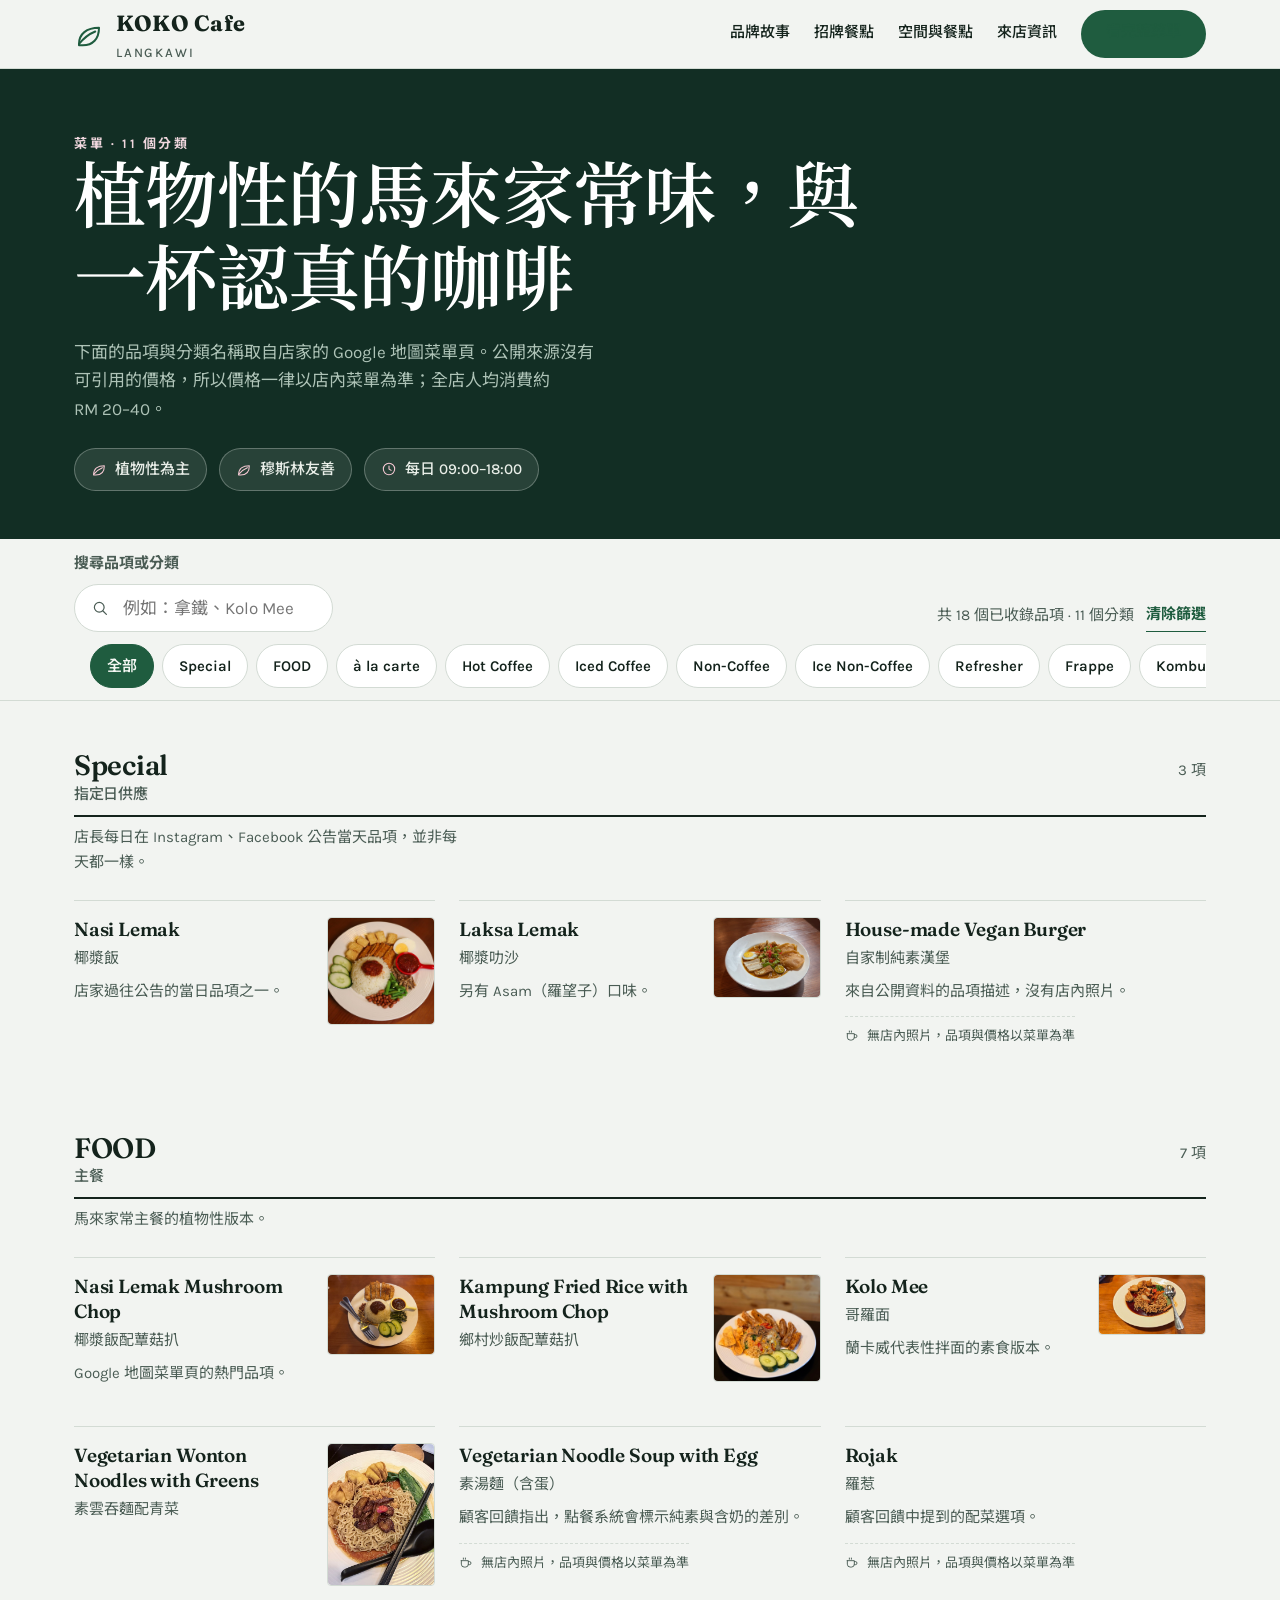
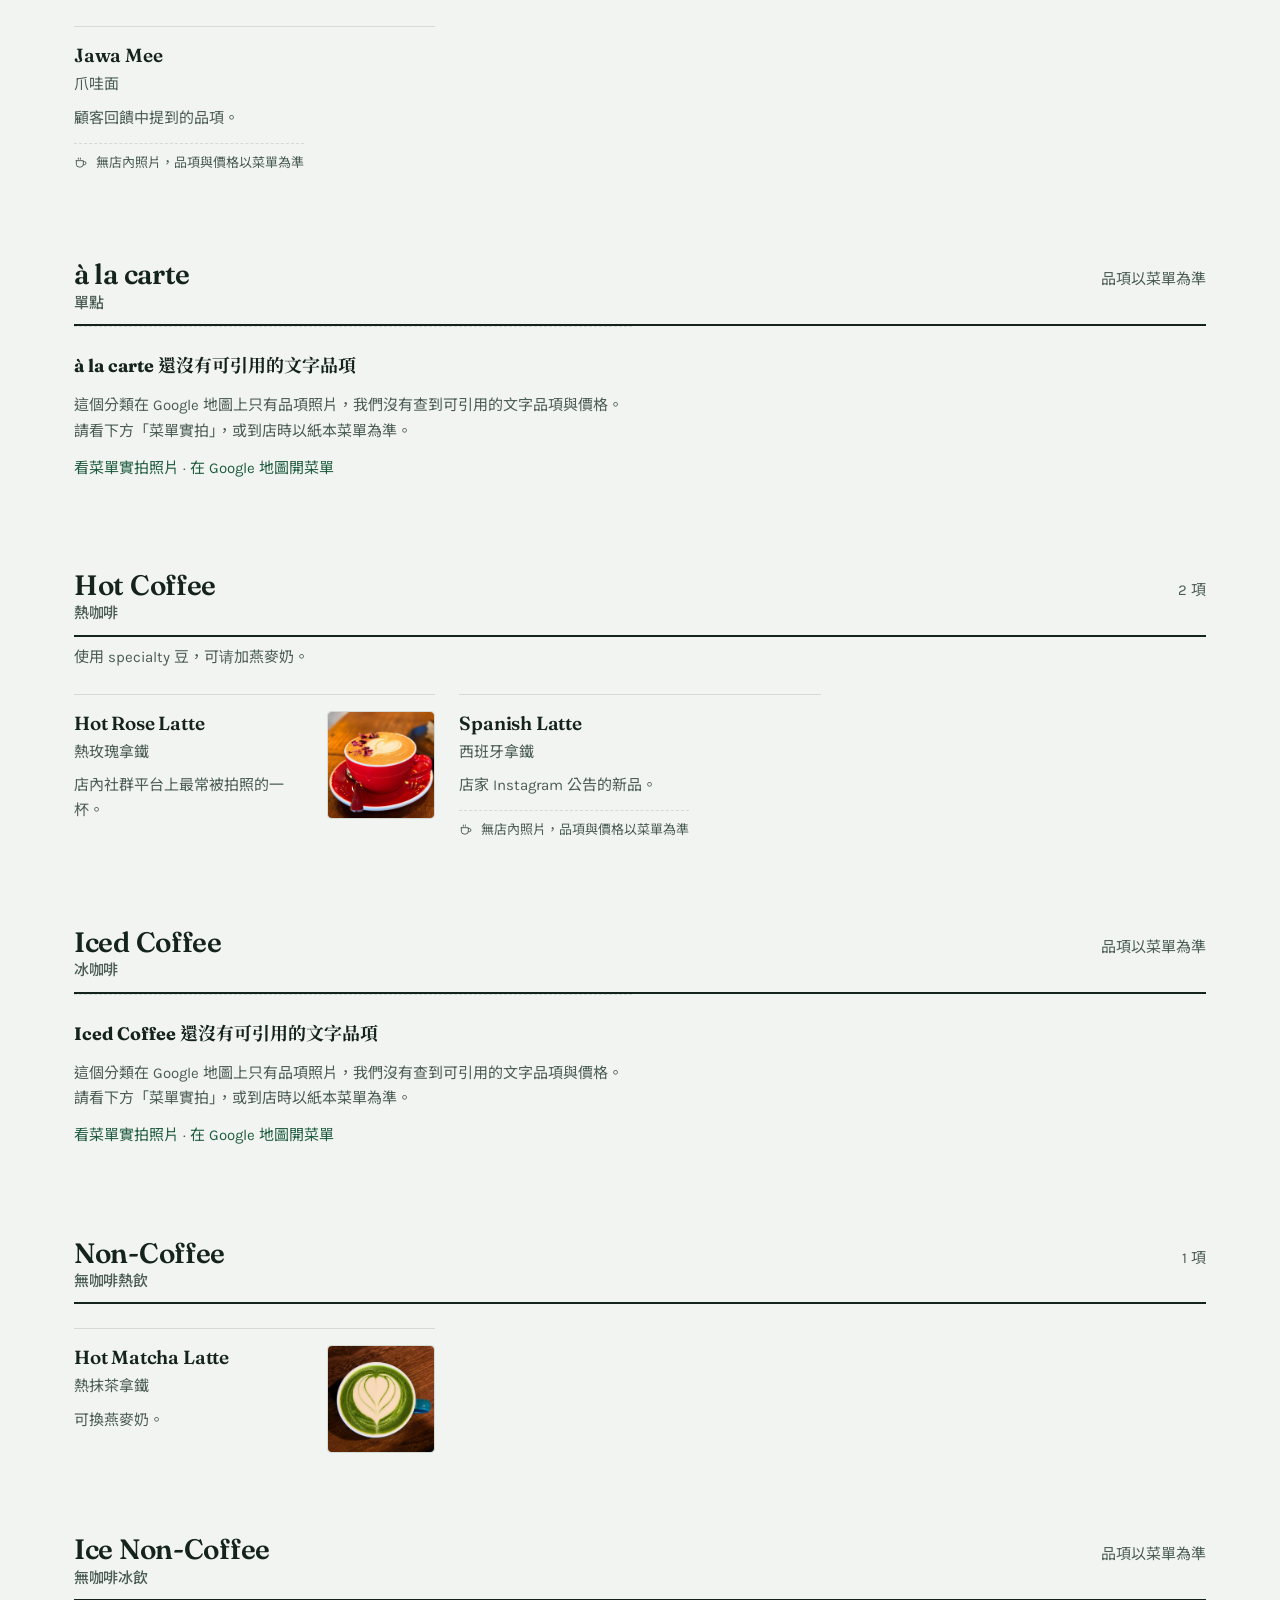
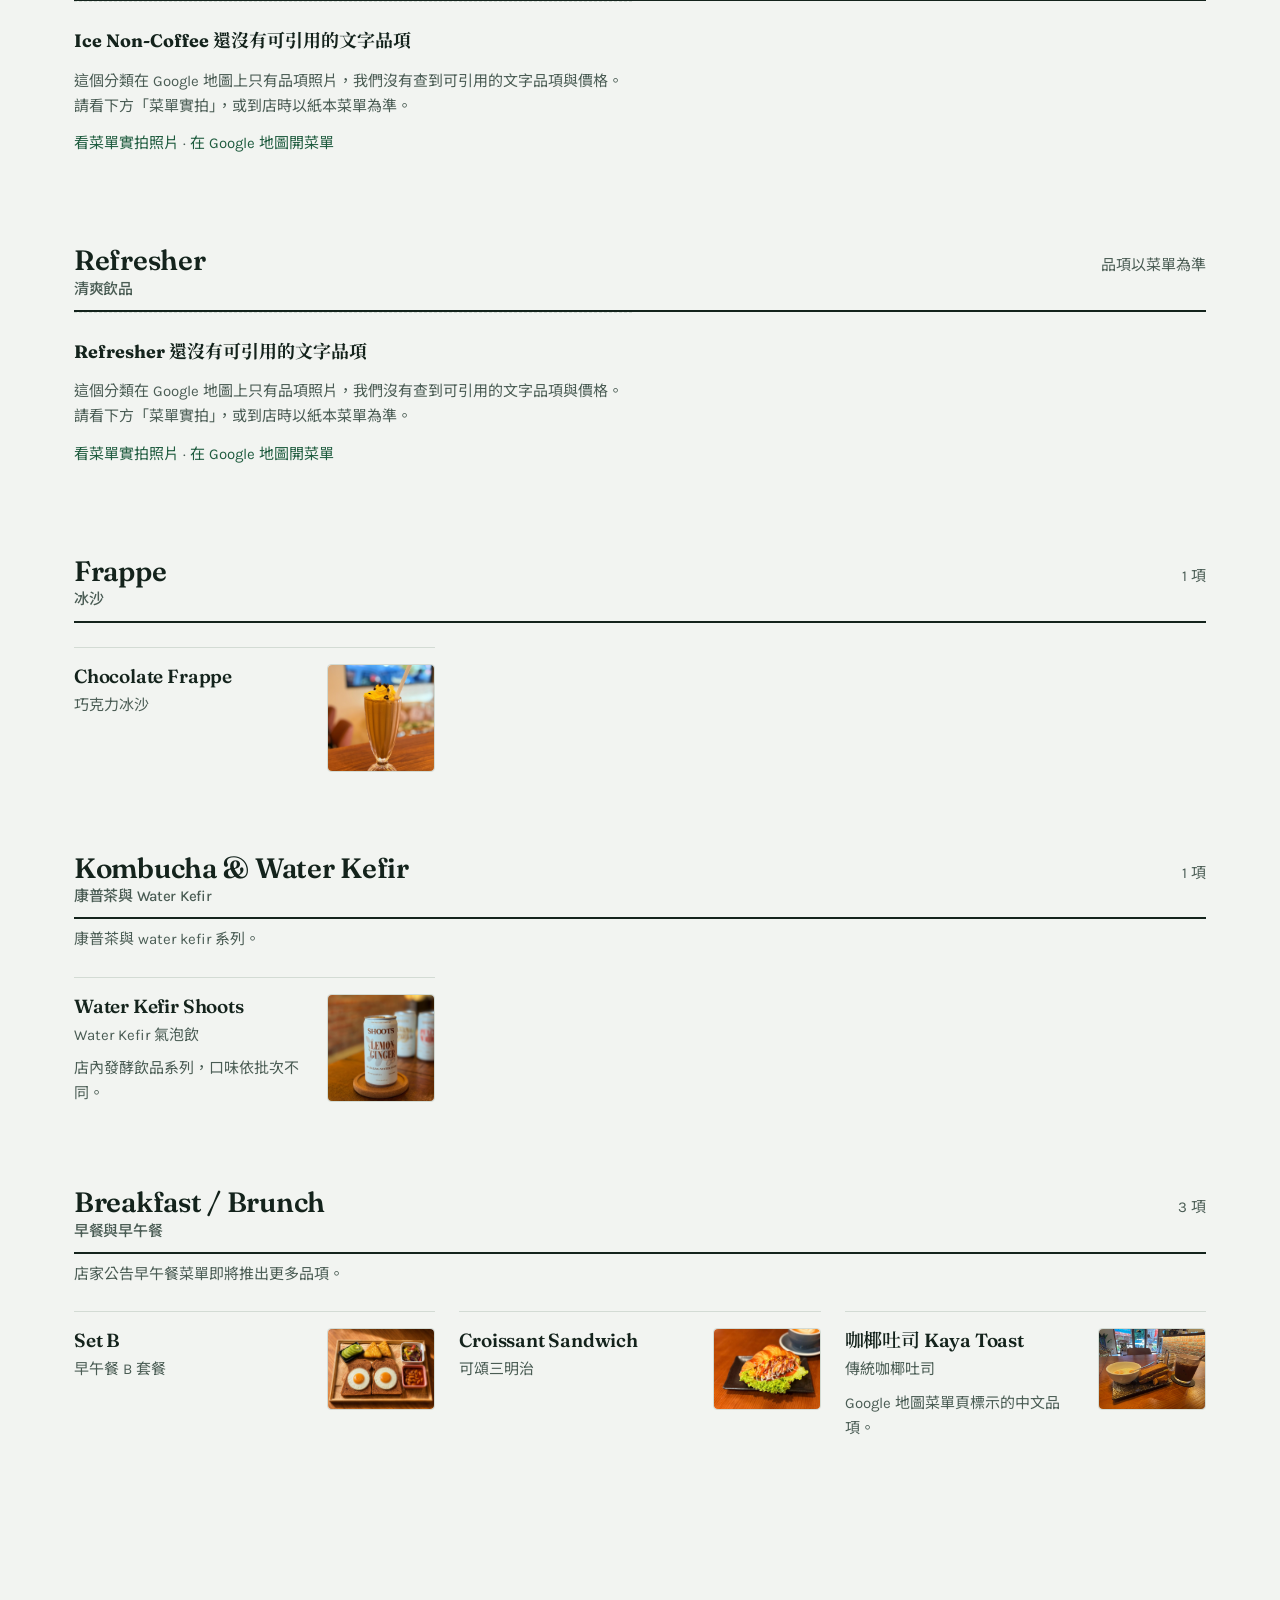
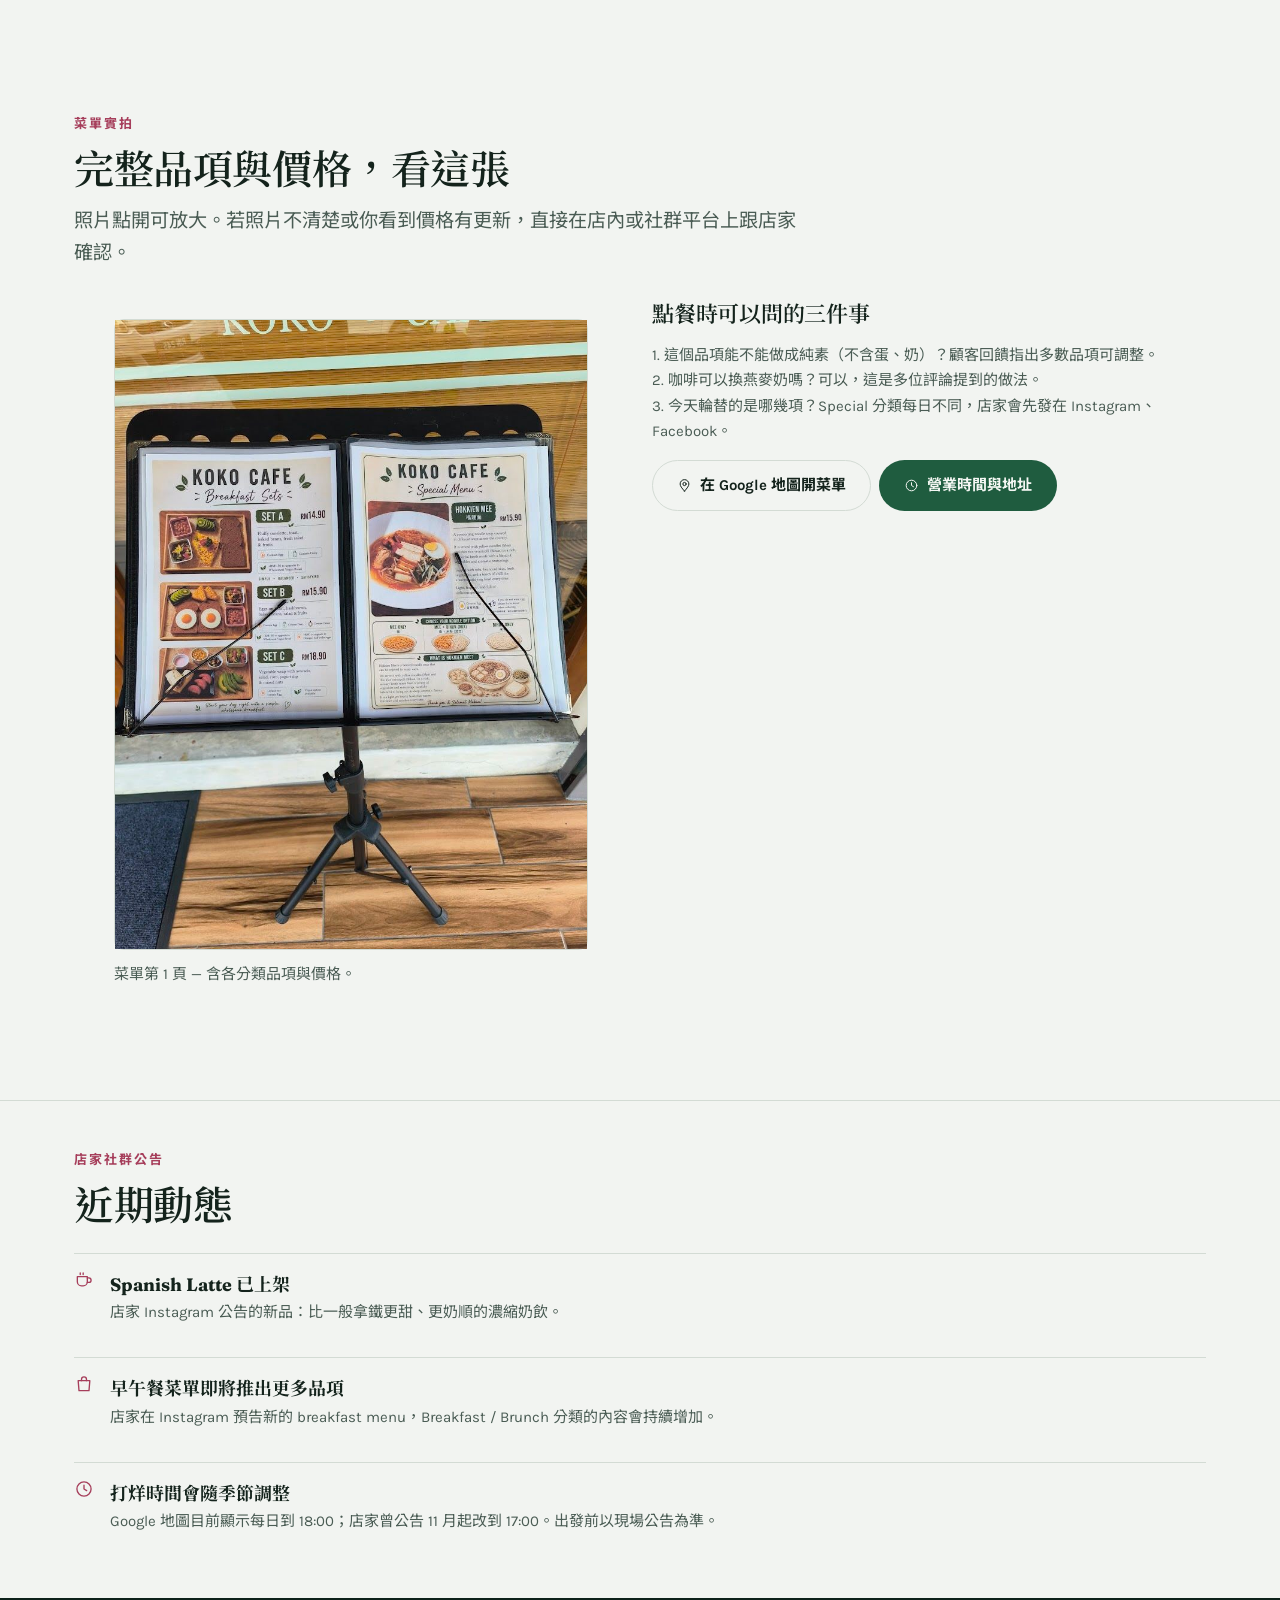
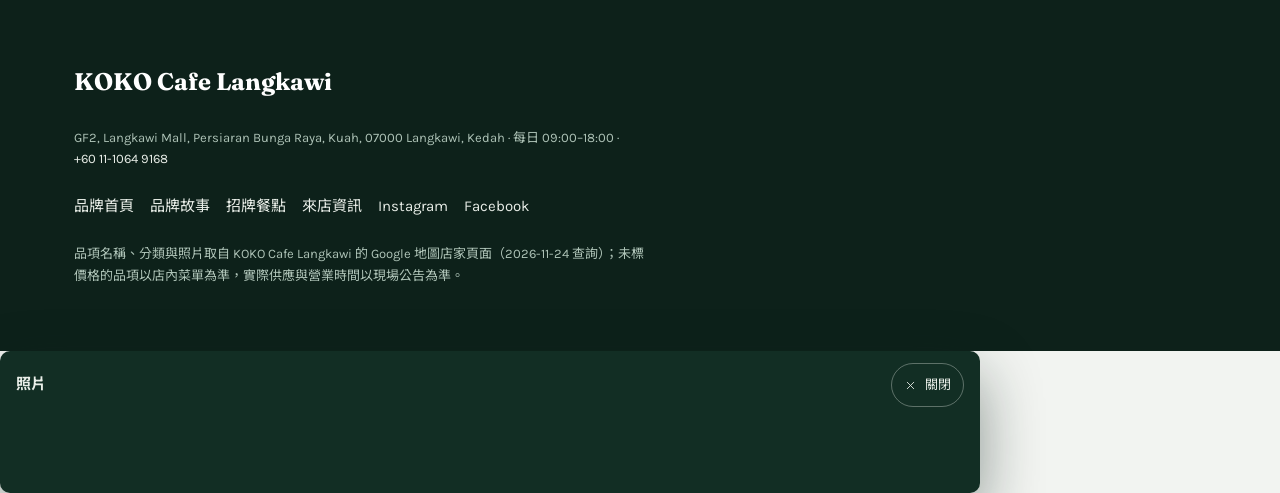
==== menu.html @ 7245fe73 "KOKO Cafe Langkawi 品牌形象頁與菜單（純靜態網站）" ====
<!DOCTYPE html>
<html lang="zh-Hant">
<head>
<meta charset="utf-8">
<meta name="viewport" content="width=device-width, initial-scale=1">
<title>菜單 — KOKO Cafe Langkawi</title>
<meta name="description" content="KOKO Cafe Langkawi 菜單：主餐、早午餐、熱與冰咖啡、無咖啡飲品、冰沙與發酵飲品系列，共 11 個分類，可依分類與關鍵字篩選。">
<link rel="preconnect" href="https://fonts.googleapis.com">
<link rel="preconnect" href="https://fonts.gstatic.com" crossorigin>
<link href="https://fonts.googleapis.com/css2?family=Fraunces:ital,opsz,wght@0,9..144,400;0,9..144,600;0,9..144,700;1,9..144,400&family=Karla:wght@400;500;700&family=Noto+Sans+TC:wght@400;500;700&family=Noto+Serif+TC:wght@600;700&display=swap" rel="stylesheet">
<link rel="stylesheet" href="assets/css/od-layout.css">
<link rel="stylesheet" href="assets/css/site.css">
<link rel="stylesheet" href="assets/css/menu.css">
</head>
<body>
<a class="skip-link" href="#main">跳到主要內容</a>

<svg hidden aria-hidden="true" width="0" height="0" style="display:none">
  <symbol id="i-leaf" viewBox="0 0 24 24" fill="none" stroke="currentColor" stroke-width="1.6" stroke-linecap="round" stroke-linejoin="round">
    <path d="M4 20c0-8 6-13 16-13 0 9-5 14-13 14H4z"/><path d="M4 20c4-5 8-8 13-10"/>
  </symbol>
  <symbol id="i-clock" viewBox="0 0 24 24" fill="none" stroke="currentColor" stroke-width="1.6" stroke-linecap="round" stroke-linejoin="round">
    <circle cx="12" cy="12" r="8.5"/><path d="M12 7.5V12l3.2 2"/>
  </symbol>
  <symbol id="i-pin" viewBox="0 0 24 24" fill="none" stroke="currentColor" stroke-width="1.6" stroke-linecap="round" stroke-linejoin="round">
    <path d="M12 21c4.5-5 7-8.4 7-11.4A7 7 0 0 0 5 9.6C5 12.6 7.5 16 12 21z"/><circle cx="12" cy="9.6" r="2.6"/>
  </symbol>
  <symbol id="i-phone" viewBox="0 0 24 24" fill="none" stroke="currentColor" stroke-width="1.6" stroke-linecap="round" stroke-linejoin="round">
    <path d="M6.5 3.5h3l1.5 4-2 1.5c.9 2.4 2.6 4.1 5 5l1.5-2 4 1.5v3c0 1-.8 1.8-1.8 1.7C10 20.4 3.6 14 3.5 6.3 3.4 5.1 4.3 4 5.3 4z"/>
  </symbol>
  <symbol id="i-star" viewBox="0 0 24 24" fill="none" stroke="currentColor" stroke-width="1.6" stroke-linecap="round" stroke-linejoin="round">
    <path d="M12 3.8l2.6 5.3 5.8.8-4.2 4.1 1 5.8-5.2-2.8-5.2 2.8 1-5.8L3.6 9.9l5.8-.8z"/>
  </symbol>
  <symbol id="i-search" viewBox="0 0 24 24" fill="none" stroke="currentColor" stroke-width="1.6" stroke-linecap="round" stroke-linejoin="round">
    <circle cx="11" cy="11" r="6.5"/><path d="M16 16l4.5 4.5"/>
  </symbol>
  <symbol id="i-close" viewBox="0 0 24 24" fill="none" stroke="currentColor" stroke-width="1.6" stroke-linecap="round" stroke-linejoin="round">
    <path d="M6 6l12 12M18 6L6 18"/>
  </symbol>
  <symbol id="i-arrow" viewBox="0 0 24 24" fill="none" stroke="currentColor" stroke-width="1.6" stroke-linecap="round" stroke-linejoin="round">
    <path d="M7 17 17 7M9.5 7H17v7.5"/>
  </symbol>
  <symbol id="i-cup" viewBox="0 0 24 24" fill="none" stroke="currentColor" stroke-width="1.6" stroke-linecap="round" stroke-linejoin="round">
    <path d="M4 8h12v6a5 5 0 0 1-5 5H9a5 5 0 0 1-5-5V8z"/><path d="M16 9.5h1.8a2.7 2.7 0 0 1 0 5.4H16"/><path d="M7.5 3.5v2M11 3.5v2"/>
  </symbol>
  <symbol id="i-menu" viewBox="0 0 24 24" fill="none" stroke="currentColor" stroke-width="1.6" stroke-linecap="round" stroke-linejoin="round">
    <path d="M4 7h16M4 12h16M4 17h10"/>
  </symbol>
  <symbol id="i-card" viewBox="0 0 24 24" fill="none" stroke="currentColor" stroke-width="1.6" stroke-linecap="round" stroke-linejoin="round">
    <rect x="3.5" y="5.5" width="17" height="13" rx="2.5"/><path d="M3.5 10h17"/>
  </symbol>
  <symbol id="i-wifi" viewBox="0 0 24 24" fill="none" stroke="currentColor" stroke-width="1.6" stroke-linecap="round" stroke-linejoin="round">
    <path d="M4 9.5a12 12 0 0 1 16 0M7 13a8 8 0 0 1 10 0"/><circle cx="12" cy="17" r="1.3"/>
  </symbol>
  <symbol id="i-bag" viewBox="0 0 24 24" fill="none" stroke="currentColor" stroke-width="1.6" stroke-linecap="round" stroke-linejoin="round">
    <path d="M5 8h14l-1 12H6L5 8z"/><path d="M9 8V6.5a3 3 0 0 1 6 0V8"/>
  </symbol>
</svg>

<header class="site-header">
  <div class="wrap site-bar">
    <a class="brand" href="index.html">
      <svg class="od-icon brand__mark" aria-hidden="true"><use href="#i-leaf"></use></svg>
      <span class="od-stack" style="--od-gap:0">
        <span>KOKO Cafe</span>
        <span class="brand__sub">Langkawi</span>
      </span>
    </a>

    <button class="nav-toggle" type="button" aria-expanded="false" aria-controls="site-nav">
      <svg class="od-icon nav-toggle__icon--open" aria-hidden="true"><use href="#i-menu"></use></svg>
      <svg class="od-icon nav-toggle__icon--close" aria-hidden="true"><use href="#i-close"></use></svg>
      <span>選單</span>
    </button>

    <nav id="site-nav" class="site-nav" aria-label="主要導覽">
      <ul>
        <li><a href="index.html#story">品牌故事</a></li>
        <li><a href="index.html#signature">招牌餐點</a></li>
        <li><a href="index.html#gallery">空間與餐點</a></li>
        <li><a href="index.html#visit">來店資訊</a></li>
        <li><a class="btn btn--solid" href="menu.html" aria-current="page">看完整菜單</a></li>
      </ul>
    </nav>
  </div>
</header>

<main id="main">

  <section class="menu-head" aria-labelledby="menu-title">
    <div class="wrap">
      <p class="hero__tagline">菜單 · 11 個分類</p>
      <h1 id="menu-title">植物性的馬來家常味，與一杯認真的咖啡</h1>
      <p class="menu-head__sub">下面的品項與分類名稱取自店家的 Google 地圖菜單頁。公開來源沒有可引用的價格，所以價格一律以店內菜單為準；全店人均消費約 <span class="od-nowrap">RM 20–40</span>。</p>
      <div class="menu-head__facts">
        <span class="chip"><svg class="od-icon" aria-hidden="true"><use href="#i-leaf"></use></svg><span>植物性為主</span></span>
        <span class="chip"><svg class="od-icon" aria-hidden="true"><use href="#i-leaf"></use></svg><span>穆斯林友善</span></span>
        <span class="chip"><svg class="od-icon" aria-hidden="true"><use href="#i-clock"></use></svg><span class="od-nowrap">每日 09:00–18:00</span></span>
      </div>
    </div>
  </section>

  <div class="filter-bar">
    <div class="wrap">
      <div class="od-row od-cluster" style="--od-gap:var(--sp-4);align-items:flex-end;justify-content:space-between">
        <div class="search-field">
          <label for="menu-search">搜尋品項或分類</label>
          <div class="search-input">
            <svg class="od-icon" aria-hidden="true"><use href="#i-search"></use></svg>
            <input id="menu-search" type="search" name="menu-search" autocomplete="off"
              placeholder="例如：拿鐵、Kolo Mee、叻沙">
          </div>
        </div>
        <p class="filter-meta"><span id="result-count" aria-live="polite">載入中…</span>
          <button class="link-btn" id="clear-search" type="button">清除篩選</button>
        </p>
      </div>
      <div class="od-rail cat-rail" id="cat-rail" role="group" aria-label="依分類篩選">
        <button class="cat-chip" type="button" data-cat="all" aria-pressed="true">全部</button>
        <button class="cat-chip" type="button" data-cat="special" aria-pressed="false">Special</button>
        <button class="cat-chip" type="button" data-cat="food" aria-pressed="false">FOOD</button>
        <button class="cat-chip" type="button" data-cat="a-la-carte" aria-pressed="false">à la carte</button>
        <button class="cat-chip" type="button" data-cat="hot-coffee" aria-pressed="false">Hot Coffee</button>
        <button class="cat-chip" type="button" data-cat="iced-coffee" aria-pressed="false">Iced Coffee</button>
        <button class="cat-chip" type="button" data-cat="non-coffee" aria-pressed="false">Non-Coffee</button>
        <button class="cat-chip" type="button" data-cat="ice-non-coffee" aria-pressed="false">Ice Non-Coffee</button>
        <button class="cat-chip" type="button" data-cat="refresher" aria-pressed="false">Refresher</button>
        <button class="cat-chip" type="button" data-cat="frappe" aria-pressed="false">Frappe</button>
        <button class="cat-chip" type="button" data-cat="kombucha" aria-pressed="false">Kombucha</button>
        <button class="cat-chip" type="button" data-cat="breakfast-brunch" aria-pressed="false">Brunch</button>
      </div>
    </div>
  </div>

  <div class="menu-main">
    <div class="wrap">
      <div id="menu-list"></div>

      <div class="results-empty" id="no-result" hidden>
        <h3>找不到符合的品項</h3>
        <p>目前關鍵字沒有命中已收錄的品項。試試「拿鐵」「麵」「椰漿飯」，或改用上方分類；完整品項請看下方菜單實拍。</p>
        <p><button class="link-btn" id="retry-clear" type="button">清除篩選看全部品項</button></p>
      </div>
    </div>
  </div>

  <section class="section" id="menu-cards" aria-labelledby="cards-title">
    <div class="wrap">
      <p class="eyebrow">菜單實拍</p>
      <h2 id="cards-title">完整品項與價格，看這張</h2>
      <p class="lede" style="margin-block-start:var(--sp-3)">照片點開可放大。若照片不清楚或你看到價格有更新，直接在店內或社群平台上跟店家確認。</p>
      <div class="od-grid cards" style="margin-block-start:var(--sp-6)">
        <figure class="card-photo">
          <button type="button" data-full="assets/photos/menu-card-01.jpg"
            data-alt="KOKO Cafe 的菜單照片" data-title="KOKO Cafe 菜單" data-note="照片取自店家的 Google 地圖菜單相簿">
            <img class="od-media" src="assets/photos/menu-card-01.jpg" width="788" height="1050" alt="KOKO Cafe 店內菜單照片">
          </button>
          <figcaption>菜單第 1 頁 — 含各分類品項與價格。</figcaption>
        </figure>
        <div class="od-stack" style="--od-gap:var(--sp-4)">
          <h3>點餐時可以問的三件事</h3>
          <p class="micro-note">1. 這個品項能不能做成純素（不含蛋、奶）？顧客回饋指出多數品項可調整。<br>2. 咖啡可以換燕麥奶嗎？可以，這是多位評論提到的做法。<br>3. 今天輪替的是哪幾項？Special 分類每日不同，店家會先發在 Instagram、Facebook。</p>
          <div class="od-cluster" style="--od-gap:var(--sp-2)">
            <a class="btn btn--ghost" href="https://maps.app.goo.gl/8ypFsGQqxKsY5c7LA" rel="noopener">
              <svg class="od-icon" aria-hidden="true"><use href="#i-pin"></use></svg><span>在 Google 地圖開菜單</span>
            </a>
            <a class="btn btn--solid" href="index.html#visit">
              <svg class="od-icon" aria-hidden="true"><use href="#i-clock"></use></svg><span>營業時間與地址</span>
            </a>
          </div>
        </div>
      </div>
    </div>
  </section>

  <section class="section section--tight" id="news" aria-labelledby="news-title">
    <div class="wrap">
      <p class="eyebrow">店家社群公告</p>
      <h2 id="news-title">近期動態</h2>
      <div class="notice-list">
        <div class="notice">
          <svg class="od-icon" aria-hidden="true"><use href="#i-cup"></use></svg>
          <p><strong>Spanish Latte 已上架</strong>店家 Instagram 公告的新品：比一般拿鐵更甜、更奶順的濃縮奶飲。</p>
        </div>
        <div class="notice">
          <svg class="od-icon" aria-hidden="true"><use href="#i-bag"></use></svg>
          <p><strong>早午餐菜單即將推出更多品項</strong>店家在 Instagram 預告新的 breakfast menu，Breakfast / Brunch 分類的內容會持續增加。</p>
        </div>
        <div class="notice">
          <svg class="od-icon" aria-hidden="true"><use href="#i-clock"></use></svg>
          <p><strong>打烊時間會隨季節調整</strong>Google 地圖目前顯示每日到 18:00；店家曾公告 11 月起改到 17:00。出發前以現場公告為準。</p>
        </div>
      </div>
    </div>
  </section>

</main>

<footer class="site-footer">
  <div class="wrap">
    <span class="footer__brand">KOKO Cafe Langkawi</span>
    <p class="footer__note od-keep">GF2, Langkawi Mall, Persiaran Bunga Raya, Kuah, 07000 Langkawi, Kedah · 每日 09:00–18:00 · <a class="od-nowrap" href="tel:+601110649168" style="color:var(--deep-ink)">+60 11-1064 9168</a></p>
    <nav class="footer__links" aria-label="頁尾導覽">
      <a href="index.html">品牌首頁</a>
      <a href="index.html#story">品牌故事</a>
      <a href="index.html#signature">招牌餐點</a>
      <a href="index.html#visit">來店資訊</a>
      <a href="https://www.instagram.com/kokocafe.lgk/" rel="noopener">Instagram</a>
      <a href="https://www.facebook.com/p/KOKO-Cafe-61584408063703/" rel="noopener">Facebook</a>
    </nav>
    <p class="footer__note">品項名稱、分類與照片取自 KOKO Cafe Langkawi 的 Google 地圖店家頁面（2026-11-24 查詢）；未標價格的品項以店內菜單為準，實際供應與營業時間以現場公告為準。</p>
  </div>
</footer>

<div class="lightbox" id="lightbox" role="dialog" aria-modal="true" aria-labelledby="lightbox-title">
  <div class="lightbox__bar">
    <span class="lightbox__title" id="lightbox-title">照片</span>
    <button class="lightbox__close" type="button">
      <svg class="od-icon" aria-hidden="true"><use href="#i-close"></use></svg>
      <span>關閉</span>
    </button>
  </div>
  <figure class="lightbox__figure">
    <img id="lightbox-img" src="" alt="">
  </figure>
  <p class="lightbox__note" id="lightbox-note"></p>
</div>

<script src="assets/js/site.js" defer></script>
<script src="assets/js/menu.js" defer></script>
</body>
</html>
---- assets/css/od-layout.css ----
/* OD-LAYOUT-PRIMITIVES v1 — structure only: display, flex/grid, overflow, wrapping, ratio, geometry.
   This sheet is linked FIRST so the @layer order is established before product CSS.
   Native hidden and closed-dialog states take precedence over component display rules. */
@layer od-layout {
  [hidden]:not([hidden="until-found" i]) { display: none !important; }
  dialog:not([open]) { display: none !important; }

  :where(.od-stack,.od-row,.od-row-top,.od-cluster,.od-grid,.od-field,.od-stat,.od-cell,.od-tile) > :where(*) { min-width: 0; }

  /* containers */
  .od-stack   { display: flex; flex-direction: column; gap: var(--od-gap, 8px); }
  .od-row     { display: flex; align-items: center; gap: var(--od-gap, 8px); }
  .od-row-top { display: flex; align-items: flex-start; gap: var(--od-gap, 8px); }
  .od-cluster { display: flex; flex-wrap: wrap; align-items: center; gap: var(--od-gap, 8px); }
  .od-fill    { flex: 1 1 0; min-width: 0; }
  .od-fixed   { flex: none; }
  .od-grid    { display: grid; gap: var(--od-gap, 12px); grid-template-columns: repeat(var(--od-cols, 3), minmax(0, 1fr)); }

  /* stacked information: each piece is its own line — never sibling inline spans */
  .od-stat, .od-field, .od-cell { display: grid; gap: var(--od-gap, 2px); }
  :where(.od-stat,.od-field,.od-cell) > :where(*) { display: block; }
  .od-tile { display: grid; grid-template-rows: auto 1fr; }
  :where(.od-tile) > :where(*) { display: block; }

  /* media keeps its intrinsic ratio by default; never a distorted or cropped
     cover by accident. height:auto lets the ratio win over an <img height="…">
     attribute. Cropping to a uniform box is an explicit opt-in: set --od-ratio
     AND add .od-media-cover together (per the core rule, only where a crop is
     deliberate — tile thumbs, decorative fills — never on full-frame content). */
  .od-media { display: block; width: 100%; height: auto; aspect-ratio: var(--od-ratio, auto); }
  .od-media-cover { object-fit: cover; }

  /* functional inline SVG icons opt into bounded geometry; content SVGs keep their own */
  .od-icon { display: inline-block; inline-size: var(--od-icon-size, 1em); block-size: var(--od-icon-size, 1em); flex: none; }

  /* data text only — authored copy is rewritten to its budget instead */
  .od-truncate { display: block; max-width: 100%; overflow: hidden; white-space: nowrap; text-overflow: ellipsis; }
  .od-clamp-2, .od-clamp-3 { display: -webkit-box; -webkit-box-orient: vertical; overflow: hidden; overflow-wrap: anywhere; }
  .od-clamp-2 { -webkit-line-clamp: 2; }
  .od-clamp-3 { -webkit-line-clamp: 3; }
  .od-lines-2 { min-height: calc(2 * 1.4em); }   /* block-level reservation for a shared baseline */
  .od-nowrap  { white-space: nowrap; }           /* 数字+单位 · 价格+起 · 日期+星期 */
  .od-keep    { word-break: keep-all; overflow-wrap: anywhere; } /* CJK labels break at spaces / <wbr> first */

  /* screen skeleton (optional): bars take their own space, the middle scrolls — no padding guessed for chrome */
  .od-screen { display: grid; grid-template-rows: auto minmax(0, 1fr) auto; height: 100%; }
  .od-scroll { overflow-y: auto; overscroll-behavior: contain; min-height: 0; }

  /* horizontal rail: the next item peeks at the edge; trailing room survives overflow */
  .od-rail { display: flex; gap: var(--od-gap, 8px); overflow-x: auto; scroll-snap-type: x proximity; scrollbar-width: none;
             padding-inline: var(--od-rail-pad, 16px); scroll-padding-inline: var(--od-rail-pad, 16px); }
  .od-rail::-webkit-scrollbar { display: none; }
  :where(.od-rail) > :where(*) { flex: none; scroll-snap-align: start; }
  :where(.od-rail) > :where(:last-child) { margin-inline-end: var(--od-rail-pad, 16px); }

  .od-spacer { flex: none; visibility: hidden; pointer-events: none; }
  .od-touch  { min-width: 44px; min-height: 44px; }
}
:root [hidden]:where(:not([hidden="until-found" i])) { display: none; }
/* /OD-LAYOUT-PRIMITIVES v1 */
---- assets/css/site.css ----
/* KOKO Cafe Langkawi — 品牌形象頁與菜單共用樣式
   設計方向：雨林綠 × 冷瓷白，點綴色取自招牌 Hot Rose Latte 的暗玫瑰色。
   顏色、字級、間距、動效時序全部集中在下方 token，後段只做元件級樣式。 */

:root {
  /* colour */
  --ground: #f2f4f1;
  --ground-inset: #e7ebe6;
  --surface: #ffffff;
  --ink: #14231c;
  --ink-soft: #4a5c54;
  --line: #d3dbd4;
  --primary: #1f5c3f;
  --primary-deep: #16452f;
  --primary-ink: #f4f7f3;
  --rose: #a63e5b;
  --deep: #122e24;
  --deep-2: #0d211a;
  --deep-ink: #e9eee8;
  --deep-soft: #aec3b7;
  --scrim: rgba(13, 33, 26, 0.66);

  /* type */
  --font-display: "Fraunces", "Noto Serif TC", Georgia, serif;
  --font-body: "Karla", "Noto Sans TC", "Helvetica Neue", sans-serif;
  --fs-display: clamp(2.5rem, 7.2vw, 4.5rem);
  --fs-h2: clamp(1.625rem, 3.4vw, 2.5rem);
  --fs-h3: clamp(1.1875rem, 1.8vw, 1.375rem);
  --fs-body: 1.0625rem;
  --fs-small: 0.9375rem;
  --fs-micro: 0.8125rem;
  --lh-body: 1.68;
  --lh-tight: 1.16;
  --measure: 66ch;

  /* spacing — multiples of 4 */
  --sp-1: 4px;
  --sp-2: 8px;
  --sp-3: 12px;
  --sp-4: 16px;
  --sp-5: 24px;
  --sp-6: 32px;
  --sp-7: 48px;
  --sp-8: 64px;
  --sp-9: 96px;
  --sp-10: 128px;

  /* shape + motion */
  --radius-s: 4px;
  --radius-m: 10px;
  --shadow-soft: 0 2px 4px rgba(20, 35, 28, 0.07), 0 14px 30px rgba(20, 35, 28, 0.09);
  --dur-1: 150ms;
  --dur-2: 240ms;
  --dur-3: 380ms;
  --ease-out: cubic-bezier(0.2, 0.7, 0.2, 1);
  --ease-in: cubic-bezier(0.4, 0, 0.7, 0.2);

  --header-h: 68px;
  --maxw: 1180px;
}

*,
*::before,
*::after { box-sizing: border-box; }

html { -webkit-text-size-adjust: 100%; scroll-behavior: smooth; }

body {
  margin: 0;
  background: var(--ground);
  color: var(--ink);
  font-family: var(--font-body);
  font-size: var(--fs-body);
  line-height: var(--lh-body);
  overflow-x: hidden;
}

h1, h2, h3 { font-family: var(--font-display); line-height: var(--lh-tight); margin: 0; letter-spacing: -0.01em; }
h1 { font-size: var(--fs-display); font-weight: 600; }
h2 { font-size: var(--fs-h2); font-weight: 600; }
h3 { font-size: var(--fs-h3); font-weight: 600; }
p { margin: 0; }
a { color: var(--primary); text-decoration: none; }
a:hover { text-decoration: underline; text-underline-offset: 3px; }
img { display: block; max-width: 100%; }

:focus-visible {
  outline: 3px solid var(--rose);
  outline-offset: 3px;
  border-radius: var(--radius-s);
}

.skip-link {
  position: absolute;
  inset-inline-start: var(--sp-4);
  inset-block-start: var(--sp-2);
  transform: translateY(-200%);
  background: var(--deep);
  color: var(--deep-ink);
  padding: var(--sp-3) var(--sp-4);
  border-radius: var(--radius-s);
  z-index: 60;
}
.skip-link:focus { transform: translateY(0); }

.wrap {
  width: 100%;
  max-width: var(--maxw);
  margin-inline: auto;
  padding-inline: var(--sp-5);
}

.section { padding-block: var(--sp-9); }
.section--tight { padding-block: var(--sp-7); }
.section + .section { border-block-start: 1px solid var(--line); }

/* 錨點跳轉時預留固定表頭的高度 */
main section[id], main div[id] { scroll-margin-block-start: calc(var(--header-h) + var(--sp-4)); }

.eyebrow {
  font-family: var(--font-body);
  font-size: var(--fs-micro);
  font-weight: 700;
  letter-spacing: 0.16em;
  text-transform: uppercase;
  color: var(--rose);
  margin-block-end: var(--sp-3);
}

.lede { font-size: clamp(1.0625rem, 1.5vw, 1.25rem); color: var(--ink-soft); max-width: var(--measure); }
.body-copy { max-width: var(--measure); color: var(--ink-soft); }
.body-copy + .body-copy { margin-block-start: var(--sp-4); }

.micro-note { font-size: var(--fs-small); color: var(--ink-soft); }

/* ---------- header / nav ---------- */

.site-header {
  position: sticky;
  inset-block-start: 0;
  z-index: 50;
  background: var(--ground);
  border-block-end: 1px solid var(--line);
}

.site-bar {
  min-height: var(--header-h);
  display: flex;
  align-items: center;
  gap: var(--sp-5);
}

.brand {
  display: flex;
  align-items: center;
  gap: var(--sp-3);
  color: var(--ink);
  font-family: var(--font-display);
  font-weight: 700;
  font-size: 1.375rem;
  letter-spacing: 0.01em;
}
.brand:hover { text-decoration: none; }
.brand__mark { --od-icon-size: 30px; color: var(--primary); flex: none; }
.brand__sub {
  display: block;
  font-family: var(--font-body);
  font-size: var(--fs-micro);
  font-weight: 500;
  letter-spacing: 0.14em;
  text-transform: uppercase;
  color: var(--ink-soft);
}

.site-nav { margin-inline-start: auto; }
.site-nav ul { display: flex; align-items: center; gap: var(--sp-5); list-style: none; margin: 0; padding: 0; }
.site-nav a {
  display: inline-block;
  padding-block: var(--sp-2);
  color: var(--ink);
  font-size: var(--fs-small);
  font-weight: 500;
  border-block-end: 2px solid transparent;
}
.site-nav a:hover { color: var(--primary); text-decoration: none; border-block-end-color: var(--primary); }
.site-nav a[aria-current="page"] { color: var(--primary); border-block-end-color: var(--primary); }

.nav-toggle {
  display: none;
  margin-inline-start: auto;
  align-items: center;
  gap: var(--sp-2);
  min-height: 44px;
  padding: var(--sp-2) var(--sp-4);
  background: var(--surface);
  color: var(--ink);
  border: 1px solid var(--line);
  border-radius: var(--radius-m);
  font: inherit;
  font-size: var(--fs-small);
  cursor: pointer;
}
.nav-toggle__icon--close { display: none; }
.nav-toggle[aria-expanded="true"] .nav-toggle__icon--open { display: none; }
.nav-toggle[aria-expanded="true"] .nav-toggle__icon--close { display: inline-block; }

/* ---------- buttons ---------- */

.btn {
  display: inline-flex;
  align-items: center;
  gap: var(--sp-2);
  min-height: 48px;
  padding: var(--sp-3) var(--sp-5);
  border-radius: 999px;
  border: 1px solid transparent;
  font: inherit;
  font-size: var(--fs-small);
  font-weight: 700;
  cursor: pointer;
  transition: background-color var(--dur-1) var(--ease-out), color var(--dur-1) var(--ease-out),
              border-color var(--dur-1) var(--ease-out), transform var(--dur-1) var(--ease-out);
}
.btn:hover { text-decoration: none; }
.btn:active { transform: translateY(1px); }
.btn--solid { background: var(--primary); color: var(--primary-ink); }
.btn--solid:hover { background: var(--primary-deep); color: var(--primary-ink); }
.btn--ghost { background: transparent; color: var(--ink); border-color: var(--line); }
.btn--ghost:hover { background: var(--ground-inset); color: var(--ink); border-color: var(--ink-soft); }
.btn--light { background: var(--deep-ink); color: var(--deep); }
.btn--light:hover { background: #ffffff; color: var(--deep); }
.btn--outline-light { background: transparent; color: var(--deep-ink); border-color: rgba(233, 238, 232, 0.45); }
.btn--outline-light:hover { background: rgba(233, 238, 232, 0.14); color: #ffffff; }

/* ---------- hero ---------- */

.hero {
  position: relative;
  isolation: isolate;
  background: var(--deep);
  color: var(--deep-ink);
  overflow: hidden;
}
.hero__media { position: absolute; inset: 0; z-index: -2; }
.hero__media img { width: 100%; height: 100%; object-fit: cover; object-position: center 38%; }
.hero::after {
  content: "";
  position: absolute;
  inset: 0;
  z-index: -1;
  background: linear-gradient(180deg, var(--scrim) 0%, rgba(13, 33, 26, 0.72) 52%, var(--deep-2) 100%);
}
.hero__inner {
  min-height: clamp(520px, 78vh, 720px);
  display: flex;
  flex-direction: column;
  justify-content: flex-end;
  gap: var(--sp-5);
  padding-block: calc(var(--header-h) + var(--sp-9)) var(--sp-8);
}
.hero__tagline {
  font-size: var(--fs-micro);
  font-weight: 700;
  letter-spacing: 0.2em;
  text-transform: uppercase;
  color: #f0d7de;
}
.hero h1 { max-width: 22ch; }
.hero h1 em { font-style: italic; color: #f6c9d4; }
.hero__sub { max-width: 46ch; color: var(--deep-soft); font-size: clamp(1rem, 1.5vw, 1.1875rem); }
.hero__actions { display: flex; flex-wrap: wrap; gap: var(--sp-3); }

/* ---------- facts strip ---------- */

.facts { background: var(--ground); border-block-end: 1px solid var(--line); }
.facts-grid { --od-cols: 2; --od-gap: var(--sp-5); }
@media (max-width: 559px) { .facts-grid { --od-cols: 1; } }
@media (min-width: 1024px) { .facts-grid { --od-cols: 4; --od-gap: var(--sp-6); } }
.fact { padding-block: var(--sp-6); border-block-start: 3px solid var(--primary); }
.fact__num {
  font-family: var(--font-display);
  font-size: clamp(1.5rem, 3vw, 2.25rem);
  font-weight: 600;
  color: var(--ink);
  line-height: 1.1;
}
.fact__label { font-size: var(--fs-small); color: var(--ink-soft); }

/* ---------- story (inverse section) ---------- */

.story { background: var(--deep); color: var(--deep-ink); }
.story .section + .section { border-block-start-color: rgba(233, 238, 232, 0.16); }
.story__grid { display: grid; gap: var(--sp-7); align-items: center; }
.story h2 { color: #ffffff; max-width: 20ch; }
.story .body-copy { color: var(--deep-soft); }
.story__quote {
  margin-block-start: var(--sp-6);
  padding-inline-start: var(--sp-5);
  border-inline-start: 2px solid var(--rose);
  font-family: var(--font-display);
  font-style: italic;
  font-size: clamp(1.125rem, 2vw, 1.5rem);
  color: #ffffff;
}
.story__media { --od-ratio: 4 / 3; }
.story__media figcaption { margin-block-start: var(--sp-3); font-size: var(--fs-small); color: var(--deep-soft); }

/* ---------- diet legend / chips ---------- */

.chip {
  display: inline-flex;
  align-items: center;
  gap: var(--sp-2);
  min-height: 40px;
  padding: var(--sp-2) var(--sp-4);
  border: 1px solid var(--line);
  border-radius: 999px;
  background: var(--surface);
  color: var(--ink);
  font-size: var(--fs-small);
  font-weight: 500;
  white-space: nowrap;
}
.chip .od-icon { --od-icon-size: 16px; color: var(--primary); }
.chip--rose .od-icon { color: var(--rose); }
/* ---------- dish tiles ---------- */

.tile-rail { --od-rail-pad: var(--sp-5); --od-gap: var(--sp-4); margin-inline: calc(-1 * var(--sp-5)); }
@media (min-width: 1024px) { .tile-rail { margin-inline: 0; } }

.tiles { --od-cols: 1; --od-gap: var(--sp-5); }
@media (min-width: 640px) { .tiles { --od-cols: 2; } }
@media (min-width: 1024px) { .tiles { --od-cols: 3; } }

.tile {
  display: block;
  color: var(--ink);
  background: var(--surface);
  border: 1px solid var(--line);
  border-radius: var(--radius-m);
  overflow: hidden;
  transition: transform var(--dur-2) var(--ease-out), box-shadow var(--dur-2) var(--ease-out),
              border-color var(--dur-2) var(--ease-out);
}
.tile:hover { text-decoration: none; border-color: var(--primary); box-shadow: var(--shadow-soft); }
@media (hover: hover) { .tile:hover { transform: translateY(-3px); } }
.tile__body { padding: var(--sp-4) var(--sp-4) var(--sp-5); display: grid; gap: var(--sp-2); }
.tile__name { font-family: var(--font-display); font-size: 1.1875rem; font-weight: 600; line-height: 1.3; }
.tile__zh { font-size: var(--fs-small); color: var(--ink-soft); }
.tile__tag {
  font-size: var(--fs-micro);
  font-weight: 700;
  letter-spacing: 0.12em;
  text-transform: uppercase;
  color: var(--rose);
}

/* photo boxes take the image's own ratio (set per figure with --od-ratio) */
.photo { display: grid; gap: var(--sp-3); }
.photo figcaption { font-size: var(--fs-small); color: var(--ink-soft); }

/* ---------- gallery ---------- */

.gallery { --od-cols: 1; --od-gap: var(--sp-4); }
@media (min-width: 640px) { .gallery { --od-cols: 2; } }
@media (min-width: 1024px) { .gallery { --od-cols: 3; --od-gap: var(--sp-5); } }

.gallery__btn {
  display: block;
  width: 100%;
  padding: 0;
  border: 1px solid var(--line);
  border-radius: var(--radius-m);
  background: var(--surface);
  color: var(--ink);
  font: inherit;
  cursor: pointer;
  overflow: hidden;
  transition: transform var(--dur-2) var(--ease-out), box-shadow var(--dur-2) var(--ease-out),
              border-color var(--dur-2) var(--ease-out);
}
.gallery__btn:hover { border-color: var(--primary); box-shadow: var(--shadow-soft); }
@media (hover: hover) { .gallery__btn:hover { transform: translateY(-3px); } }
.gallery__btn .od-media { border-radius: var(--radius-m) var(--radius-m) 0 0; }
.gallery__label { display: flex; align-items: center; justify-content: space-between; gap: var(--sp-3); padding: var(--sp-3) var(--sp-4); text-align: start; }
.gallery__label span { font-size: var(--fs-small); }
.gallery__label .od-icon { --od-icon-size: 16px; color: var(--ink-soft); flex: none; }

/* ---------- lightbox dialog ---------- */

.lightbox {
  border: 0;
  padding: 0;
  max-width: min(96vw, 980px);
  width: 100%;
  background: var(--deep);
  color: var(--deep-ink);
  border-radius: var(--radius-m);
  box-shadow: 0 24px 60px rgba(13, 33, 26, 0.45);
}
.lightbox::backdrop { background: rgba(13, 33, 26, 0.82); }
.lightbox[open] { display: grid; grid-template-rows: auto auto; }
.lightbox__bar { display: flex; align-items: center; gap: var(--sp-3); padding: var(--sp-3) var(--sp-4); }
.lightbox__title { font-size: var(--fs-small); font-weight: 700; }
.lightbox__close {
  margin-inline-start: auto;
  display: inline-flex;
  align-items: center;
  gap: var(--sp-2);
  min-width: 44px;
  min-height: 44px;
  padding: var(--sp-2) var(--sp-3);
  background: transparent;
  color: var(--deep-ink);
  border: 1px solid rgba(233, 238, 232, 0.35);
  border-radius: 999px;
  font: inherit;
  font-size: var(--fs-micro);
  cursor: pointer;
  transition: background-color var(--dur-1) var(--ease-out);
}
.lightbox__close:hover { background: rgba(233, 238, 232, 0.16); }
.lightbox__figure { padding: 0 var(--sp-4) var(--sp-4); }
.lightbox__figure img { margin-inline: auto; max-height: 74vh; width: auto; }
.lightbox__note { padding: var(--sp-2) var(--sp-4) var(--sp-4); font-size: var(--fs-micro); color: var(--deep-soft); }

/* ---------- reviews ---------- */

.reviews { --od-cols: 1; --od-gap: var(--sp-5); }
@media (min-width: 768px) { .reviews { --od-cols: 3; } }
.review { display: grid; gap: var(--sp-3); align-content: start; padding-block-start: var(--sp-4); border-block-start: 2px solid var(--rose); }
.review blockquote { margin: 0; font-family: var(--font-display); font-size: 1.125rem; line-height: 1.5; color: var(--ink); }
.review figcaption { font-size: var(--fs-small); color: var(--ink-soft); }
.stars { display: inline-flex; align-items: center; gap: var(--sp-1); color: var(--primary); }
.stars .od-icon { --od-icon-size: 16px; }

/* ---------- visit ---------- */

.visit { background: var(--ground-inset); }
.visit__grid { display: grid; gap: var(--sp-7); align-items: start; }
@media (min-width: 1024px) { .visit__grid { grid-template-columns: 1.1fr 0.9fr; } }

.info-list { display: grid; gap: var(--sp-4); margin: 0; }
.info-row { display: grid; grid-template-columns: auto 1fr; gap: var(--sp-4); align-items: start; padding-block: var(--sp-4); border-block-start: 1px solid var(--line); }
.info-row dt { display: flex; align-items: center; gap: var(--sp-2); font-size: var(--fs-small); font-weight: 700; color: var(--ink-soft); }
.info-row dt .od-icon { --od-icon-size: 18px; color: var(--primary); }
.info-row dd { margin: 0; }
.info-row .fact-line { font-family: var(--font-display); font-size: 1.125rem; color: var(--ink); }

.hours-note { margin-block-start: var(--sp-3); font-size: var(--fs-small); color: var(--ink-soft); max-width: 46ch; }

.map-card { background: var(--surface); border: 1px solid var(--line); border-radius: var(--radius-m); padding: var(--sp-5); display: grid; gap: var(--sp-4); }
.map-card h3 { color: var(--ink); }
.map-card p { font-size: var(--fs-small); color: var(--ink-soft); }

/* ---------- footer ---------- */

.site-footer { background: var(--deep-2); color: var(--deep-soft); padding-block: var(--sp-8); }
.site-footer .wrap { display: grid; gap: var(--sp-5); }
.footer__brand { color: #ffffff; font-family: var(--font-display); font-size: 1.5rem; font-weight: 700; }
.footer__links { display: flex; flex-wrap: wrap; gap: var(--sp-4); }
.footer__links a { color: var(--deep-ink); font-size: var(--fs-small); }
.footer__note { font-size: var(--fs-micro); color: var(--deep-soft); max-width: 72ch; }

/* ---------- motion ---------- */

.reveal { opacity: 0; transform: translateY(18px); }
.reveal.is-in { opacity: 1; transform: none; transition: opacity var(--dur-3) var(--ease-out), transform var(--dur-3) var(--ease-out); }
.reveal-stagger.is-in > * { animation: rise var(--dur-3) var(--ease-out) both; }
.reveal-stagger.is-in > *:nth-child(2) { animation-delay: 40ms; }
.reveal-stagger.is-in > *:nth-child(3) { animation-delay: 80ms; }
.reveal-stagger.is-in > *:nth-child(4) { animation-delay: 120ms; }
.reveal-stagger.is-in > *:nth-child(5) { animation-delay: 160ms; }
.reveal-stagger.is-in > *:nth-child(6) { animation-delay: 200ms; }
@keyframes rise { from { opacity: 0; transform: translateY(14px); } to { opacity: 1; transform: none; } }

@media (prefers-reduced-motion: reduce) {
  html { scroll-behavior: auto; }
  *, *::before, *::after {
    animation-duration: 1ms !important;
    animation-iteration-count: 1 !important;
    transition-duration: 1ms !important;
    scroll-behavior: auto !important;
  }
  .reveal { opacity: 1; transform: none; }
}

/* ---------- responsive chrome ---------- */

@media (max-width: 1023px) {
  .site-bar { flex-wrap: wrap; }
  .nav-toggle { display: inline-flex; }
  .site-nav { flex-basis: 100%; margin-inline-start: 0; display: none; }
  .site-nav.is-open { display: block; }
  .site-nav ul { flex-direction: column; align-items: stretch; gap: 0; }
  .site-nav a { display: block; min-height: 48px; padding-block: var(--sp-3); border-block-end: 1px solid var(--line); }
  .hero__inner { min-height: 0; padding-block-end: var(--sp-8); }
}

@media (max-width: 767px) {
  .section { padding-block: var(--sp-7); }
  .wrap { padding-inline: var(--sp-4); }
  .hero__actions .btn { flex: 1 1 auto; justify-content: center; }
}

@media (min-width: 1024px) {
  .story__grid { grid-template-columns: 1.05fr 0.95fr; gap: var(--sp-9); }
  .hero h1 { max-width: 24ch; }
}

@media (min-width: 1440px) {
  :root { --maxw: 1280px; }
}
---- assets/css/menu.css ----
/* 菜單頁專用樣式：分類列、搜尋、品項列、空狀態、菜單實拍 */

.menu-head { background: var(--deep); color: var(--deep-ink); padding-block: var(--sp-8) var(--sp-7); }
.menu-head h1 { color: #ffffff; max-width: 18ch; }
.menu-head .hero__tagline { color: #f0d7de; }
.menu-head__sub { max-width: 52ch; color: var(--deep-soft); margin-block-start: var(--sp-4); }
.menu-head__facts { display: flex; flex-wrap: wrap; gap: var(--sp-3); margin-block-start: var(--sp-5); }
.menu-head__facts .chip { background: rgba(233, 238, 232, 0.1); border-color: rgba(233, 238, 232, 0.3); color: var(--deep-ink); }
.menu-head__facts .chip .od-icon { color: #f6c9d4; }

/* ---------- 篩選列 ---------- */

.filter-bar {
  position: sticky;
  inset-block-start: var(--header-h);
  z-index: 40;
  background: var(--ground);
  border-block-end: 1px solid var(--line);
  padding-block: var(--sp-3);
}
.filter-bar .wrap { display: grid; gap: var(--sp-3); }
.search-field { display: grid; gap: var(--sp-2); max-width: 420px; }
.search-field label { font-size: var(--fs-small); font-weight: 700; color: var(--ink-soft); }
.search-input {
  display: flex;
  align-items: center;
  gap: var(--sp-3);
  min-height: 48px;
  padding: var(--sp-2) var(--sp-4);
  background: var(--surface);
  border: 1px solid var(--line);
  border-radius: 999px;
}
.search-input .od-icon { --od-icon-size: 18px; color: var(--ink-soft); flex: none; }
.search-input input {
  flex: 1 1 auto;
  min-width: 0;
  border: 0;
  background: transparent;
  font: inherit;
  font-size: var(--fs-body);
  color: var(--ink);
}
.search-input input:focus { outline: none; }
.search-input:focus-within { border-color: var(--primary); box-shadow: 0 0 0 3px rgba(31, 92, 63, 0.16); }

.filter-meta { display: flex; align-items: center; gap: var(--sp-3); font-size: var(--fs-small); color: var(--ink-soft); }
.link-btn {
  border: 0;
  background: transparent;
  color: var(--primary);
  font: inherit;
  font-size: var(--fs-small);
  font-weight: 700;
  cursor: pointer;
  padding: var(--sp-1) 0;
  border-block-end: 1px solid currentColor;
}
.link-btn:hover { color: var(--primary-deep); }

.cat-rail { --od-rail-pad: var(--sp-4); --od-gap: var(--sp-2); margin-inline: calc(-1 * var(--sp-4)); }
@media (min-width: 1024px) { .cat-rail { margin-inline: 0; } }
.cat-chip {
  min-height: 44px;
  padding: var(--sp-2) var(--sp-4);
  border: 1px solid var(--line);
  border-radius: 999px;
  background: var(--surface);
  color: var(--ink);
  font: inherit;
  font-size: var(--fs-small);
  font-weight: 600;
  white-space: nowrap;
  cursor: pointer;
  transition: background-color var(--dur-1) var(--ease-out), color var(--dur-1) var(--ease-out),
              border-color var(--dur-1) var(--ease-out);
}
.cat-chip:hover { border-color: var(--primary); color: var(--primary); }
.cat-chip[aria-pressed="true"] { background: var(--primary); border-color: var(--primary); color: var(--primary-ink); }
.cat-chip[aria-pressed="true"]:hover { color: var(--primary-ink); }

/* ---------- 分類與品項 ---------- */

.menu-main { padding-block: var(--sp-7) var(--sp-9); }
.cat { margin-block-end: var(--sp-8); scroll-margin-block-start: calc(var(--header-h) + 136px); }
.cat__head { display: flex; align-items: baseline; justify-content: space-between; gap: var(--sp-4); padding-block-end: var(--sp-3); border-block-end: 2px solid var(--ink); }
.cat__head h2 { font-size: clamp(1.375rem, 2.4vw, 1.75rem); }
.cat__zh { display: block; font-family: var(--font-body); font-size: var(--fs-small); font-weight: 500; color: var(--ink-soft); margin-block-start: var(--sp-1); }
.cat__count { font-size: var(--fs-small); color: var(--ink-soft); white-space: nowrap; }

.items { display: grid; gap: var(--sp-5); margin-block-start: var(--sp-5); }
@media (min-width: 768px) { .items { --od-cols: 2; grid-template-columns: repeat(2, minmax(0, 1fr)); } }
@media (min-width: 1180px) { .items { grid-template-columns: repeat(3, minmax(0, 1fr)); } }

.item {
  display: grid;
  grid-template-columns: minmax(0, 1fr) auto;
  gap: var(--sp-4);
  align-items: start;
  padding-block: var(--sp-4);
  border-block-start: 1px solid var(--line);
}
.item--wide { grid-template-columns: minmax(0, 1fr); }
.item__name { font-family: var(--font-display); font-size: 1.1875rem; font-weight: 600; line-height: 1.32; color: var(--ink); }
.item__zh { font-size: var(--fs-small); color: var(--ink-soft); margin-block-start: var(--sp-1); }
.item__note { font-size: var(--fs-small); color: var(--ink-soft); margin-block-start: var(--sp-2); max-width: 44ch; }
.item__media { width: 108px; }
.item__media .od-media { border-radius: var(--radius-s); }
.item__media button {
  display: block; width: 100%; padding: 0; border: 1px solid var(--line); border-radius: var(--radius-s);
  background: var(--surface); cursor: pointer; transition: transform var(--dur-2) var(--ease-out), box-shadow var(--dur-2) var(--ease-out);
}
.item__media button:hover { box-shadow: var(--shadow-soft); }
@media (hover: hover) { .item__media button:hover { transform: translateY(-2px); } }

.no-photo {
  display: inline-flex;
  align-items: center;
  gap: var(--sp-2);
  font-size: var(--fs-micro);
  color: var(--ink-soft);
  border-block-start: 1px dashed var(--line);
  padding-block-start: var(--sp-2);
  margin-block-start: var(--sp-3);
}
.no-photo .od-icon { --od-icon-size: 14px; }

/* ---------- 空狀態 ---------- */

.empty-state {
  display: grid;
  gap: var(--sp-3);
  padding-block: var(--sp-5);
  border-block-start: 1px dashed var(--line);
  color: var(--ink-soft);
  font-size: var(--fs-small);
  max-width: 62ch;
}
.empty-state strong { color: var(--ink); font-family: var(--font-display); font-size: 1.125rem; }

.results-empty {
  display: grid;
  gap: var(--sp-3);
  padding: var(--sp-6);
  background: var(--surface);
  border: 1px solid var(--line);
  border-radius: var(--radius-m);
}
.results-empty h3 { font-size: 1.25rem; }
.results-empty p { font-size: var(--fs-small); color: var(--ink-soft); max-width: 56ch; }

/* ---------- 菜單實拍 / 公告 ---------- */

.cards { --od-cols: 1; --od-gap: var(--sp-5); }
@media (min-width: 768px) { .cards { --od-cols: 2; } }
.card-photo { display: grid; gap: var(--sp-3); }
.card-photo button {
  display: block; width: 100%; padding: 0; border: 1px solid var(--line); border-radius: var(--radius-m);
  background: var(--surface); cursor: pointer; transition: transform var(--dur-2) var(--ease-out), box-shadow var(--dur-2) var(--ease-out);
}
.card-photo button:hover { box-shadow: var(--shadow-soft); }
@media (hover: hover) { .card-photo button:hover { transform: translateY(-3px); } }
.card-photo figcaption { font-size: var(--fs-small); color: var(--ink-soft); }

.notice-list { display: grid; gap: var(--sp-4); margin-block-start: var(--sp-5); }
.notice { display: grid; grid-template-columns: auto minmax(0, 1fr); gap: var(--sp-4); padding-block: var(--sp-4); border-block-start: 1px solid var(--line); }
.notice .od-icon { --od-icon-size: 20px; color: var(--rose); }
.notice p { font-size: var(--fs-small); color: var(--ink-soft); }
.notice strong { display: block; color: var(--ink); font-family: var(--font-display); font-size: 1.125rem; }

.legend { display: flex; flex-wrap: wrap; gap: var(--sp-3); margin-block-start: var(--sp-5); }
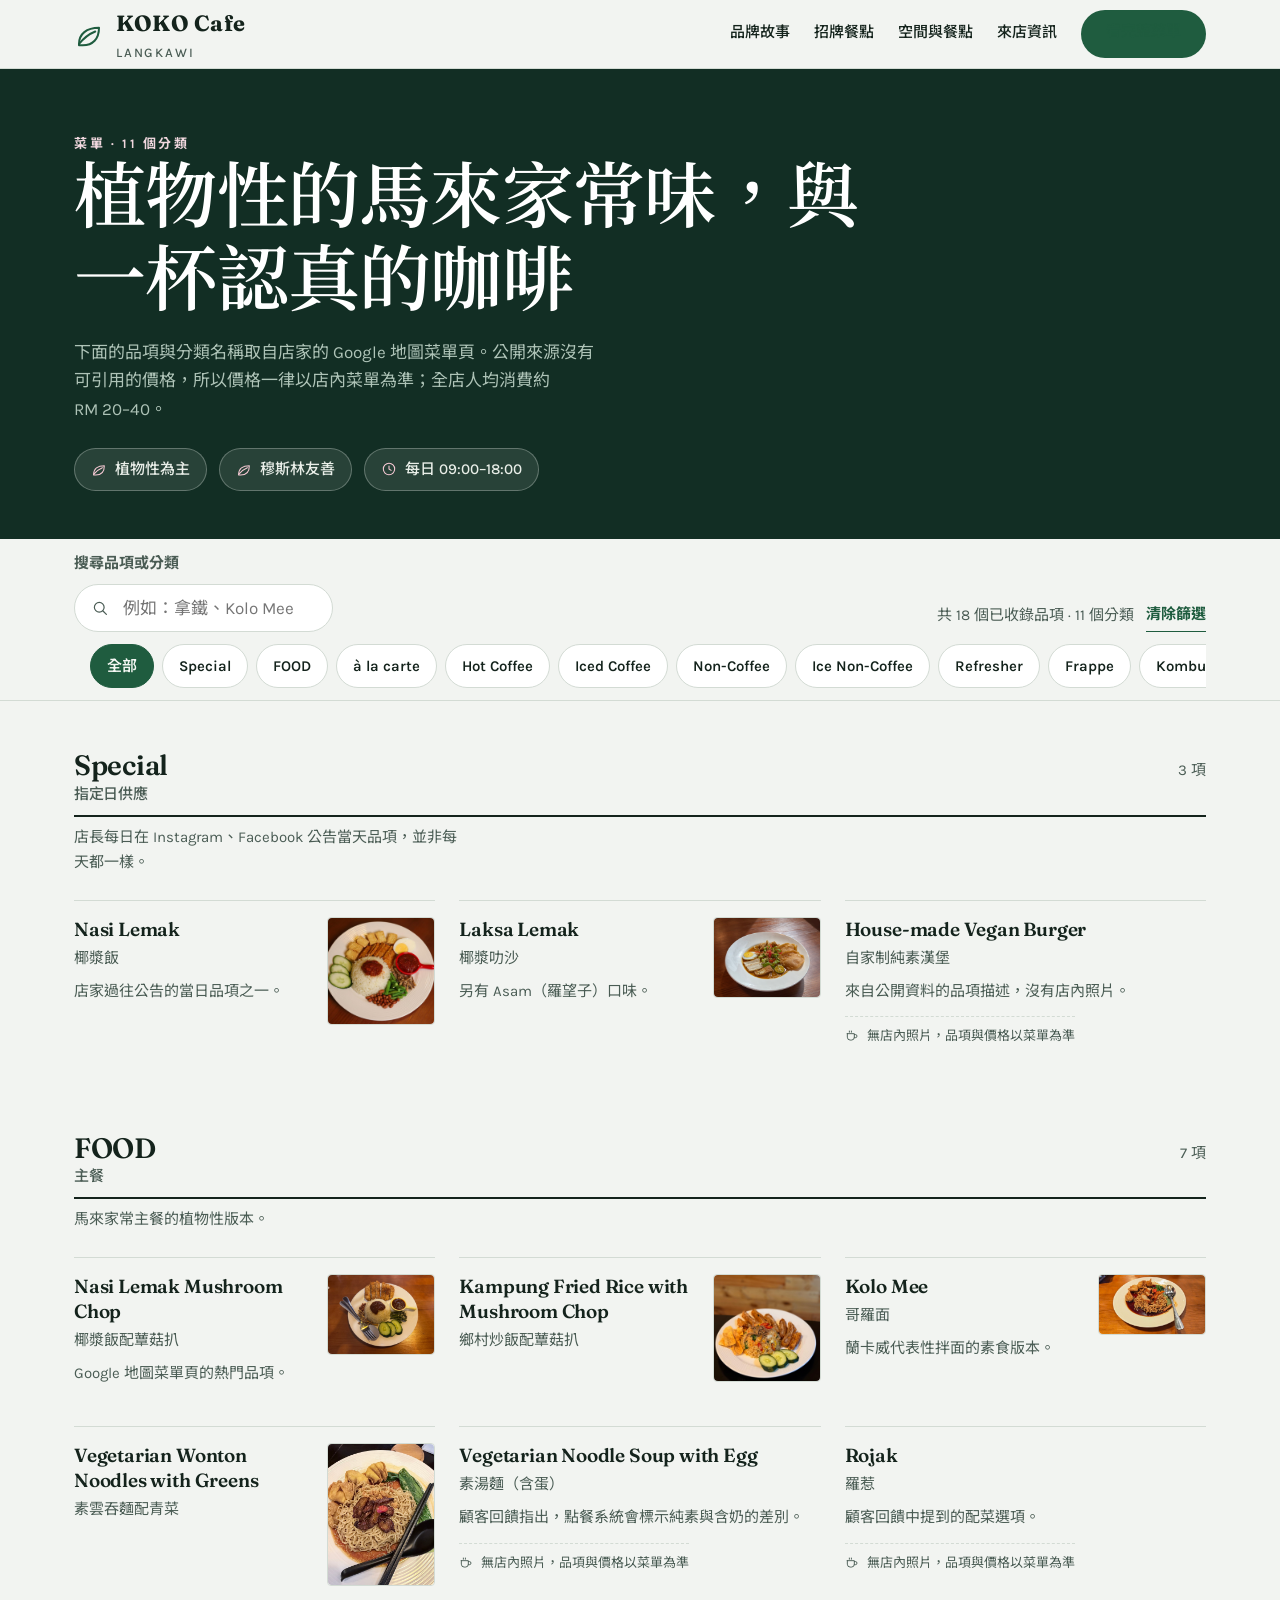
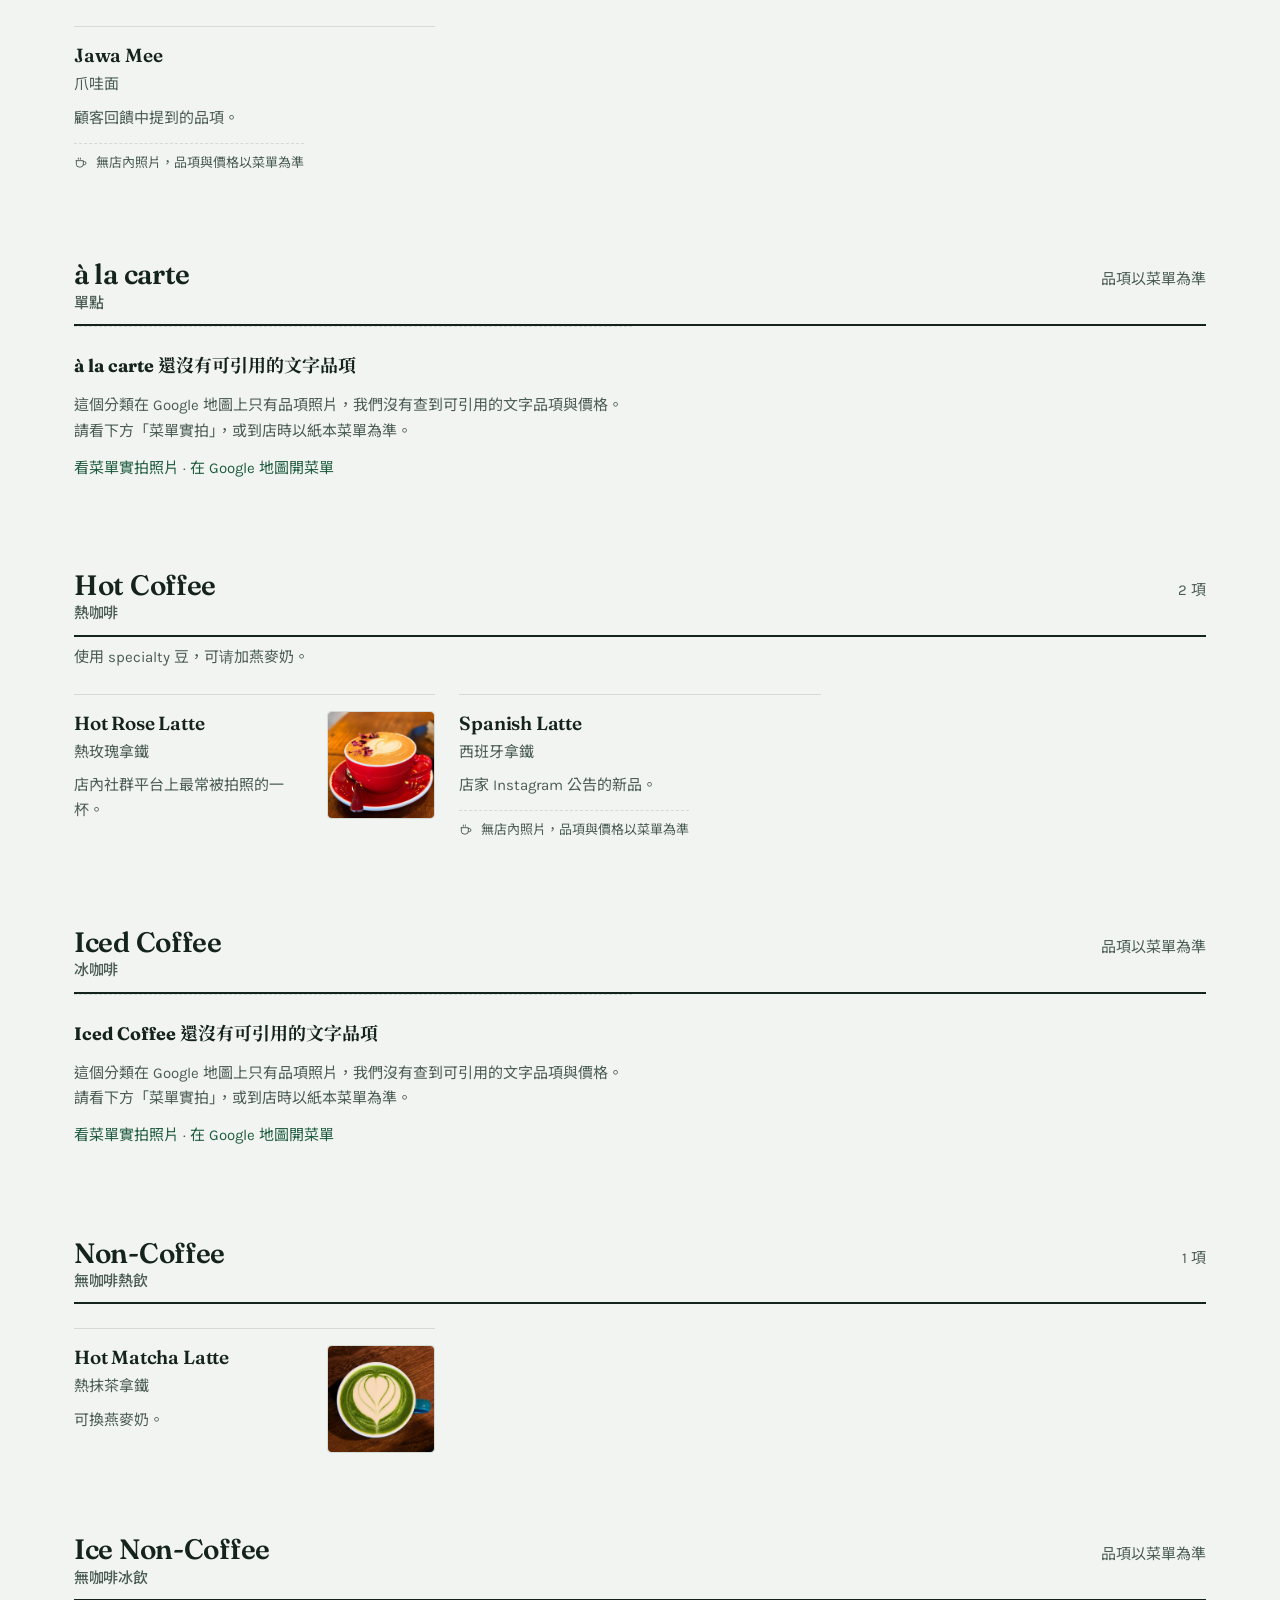
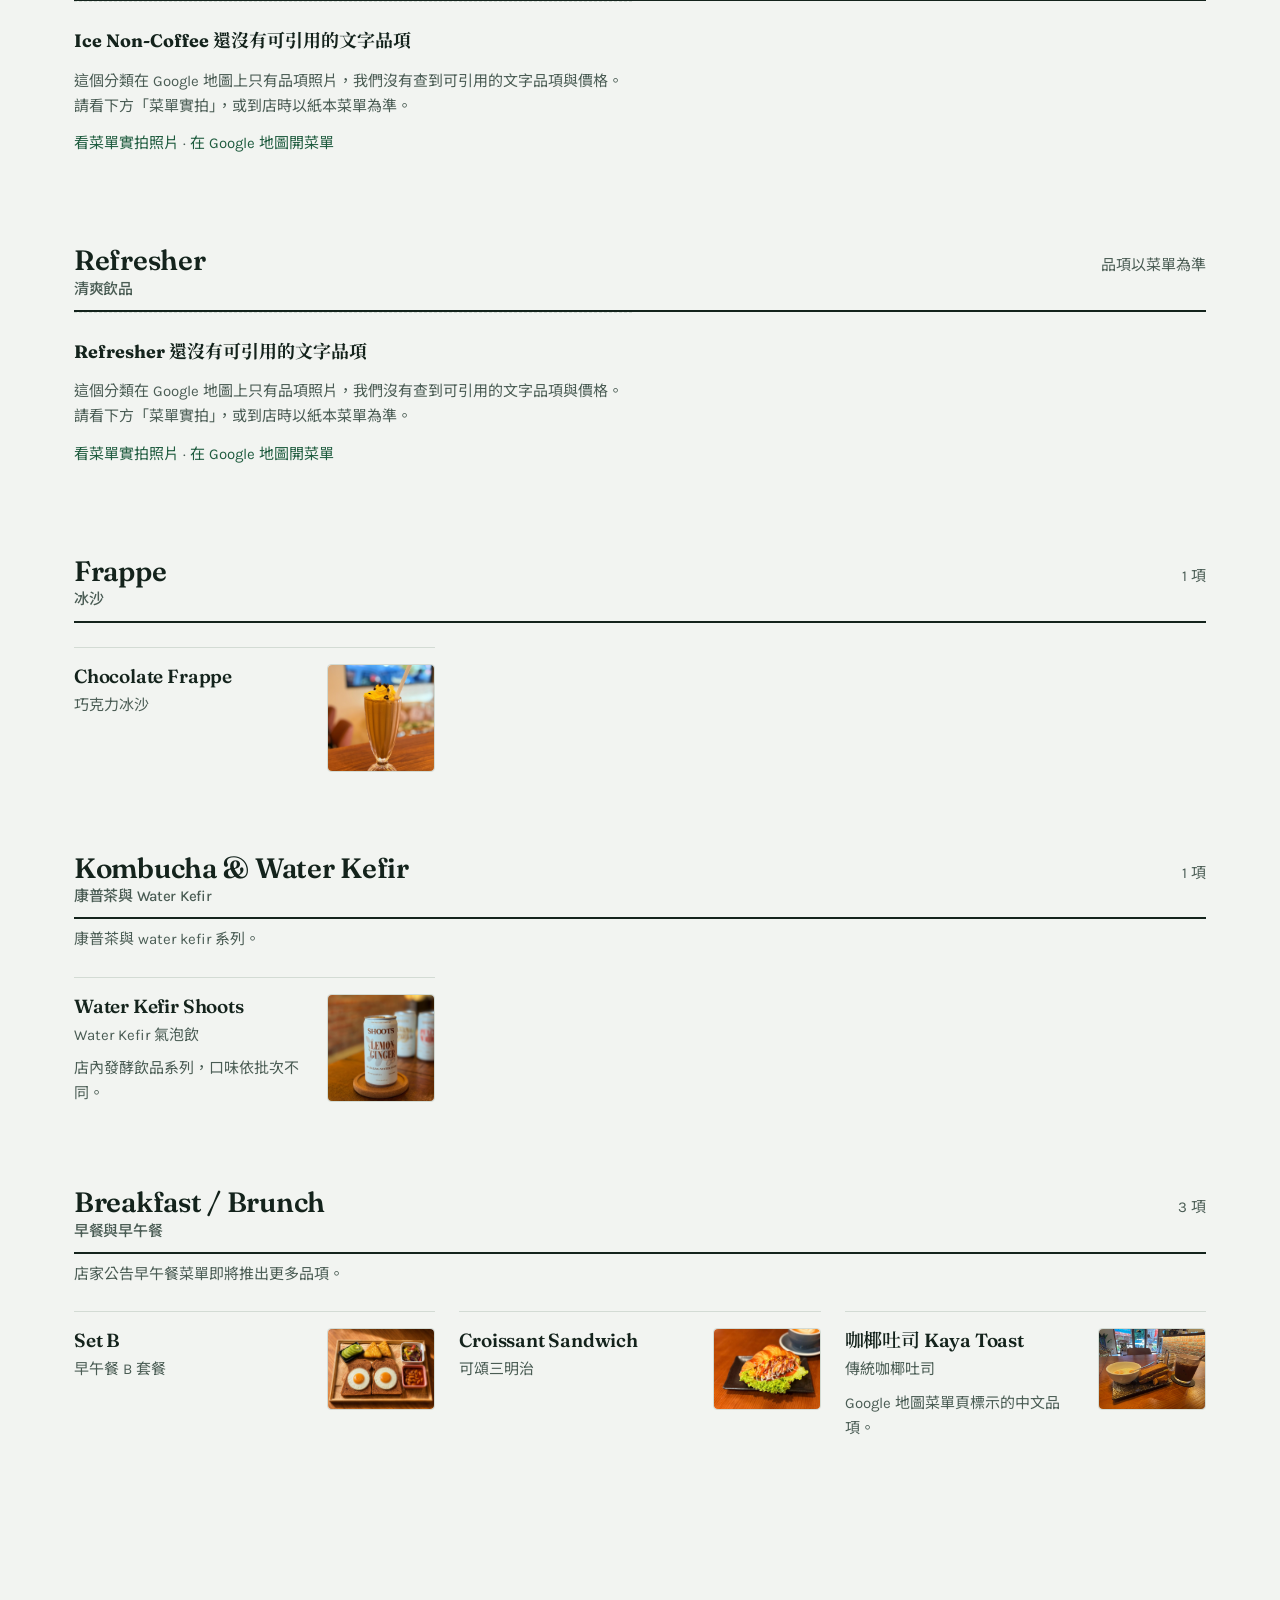
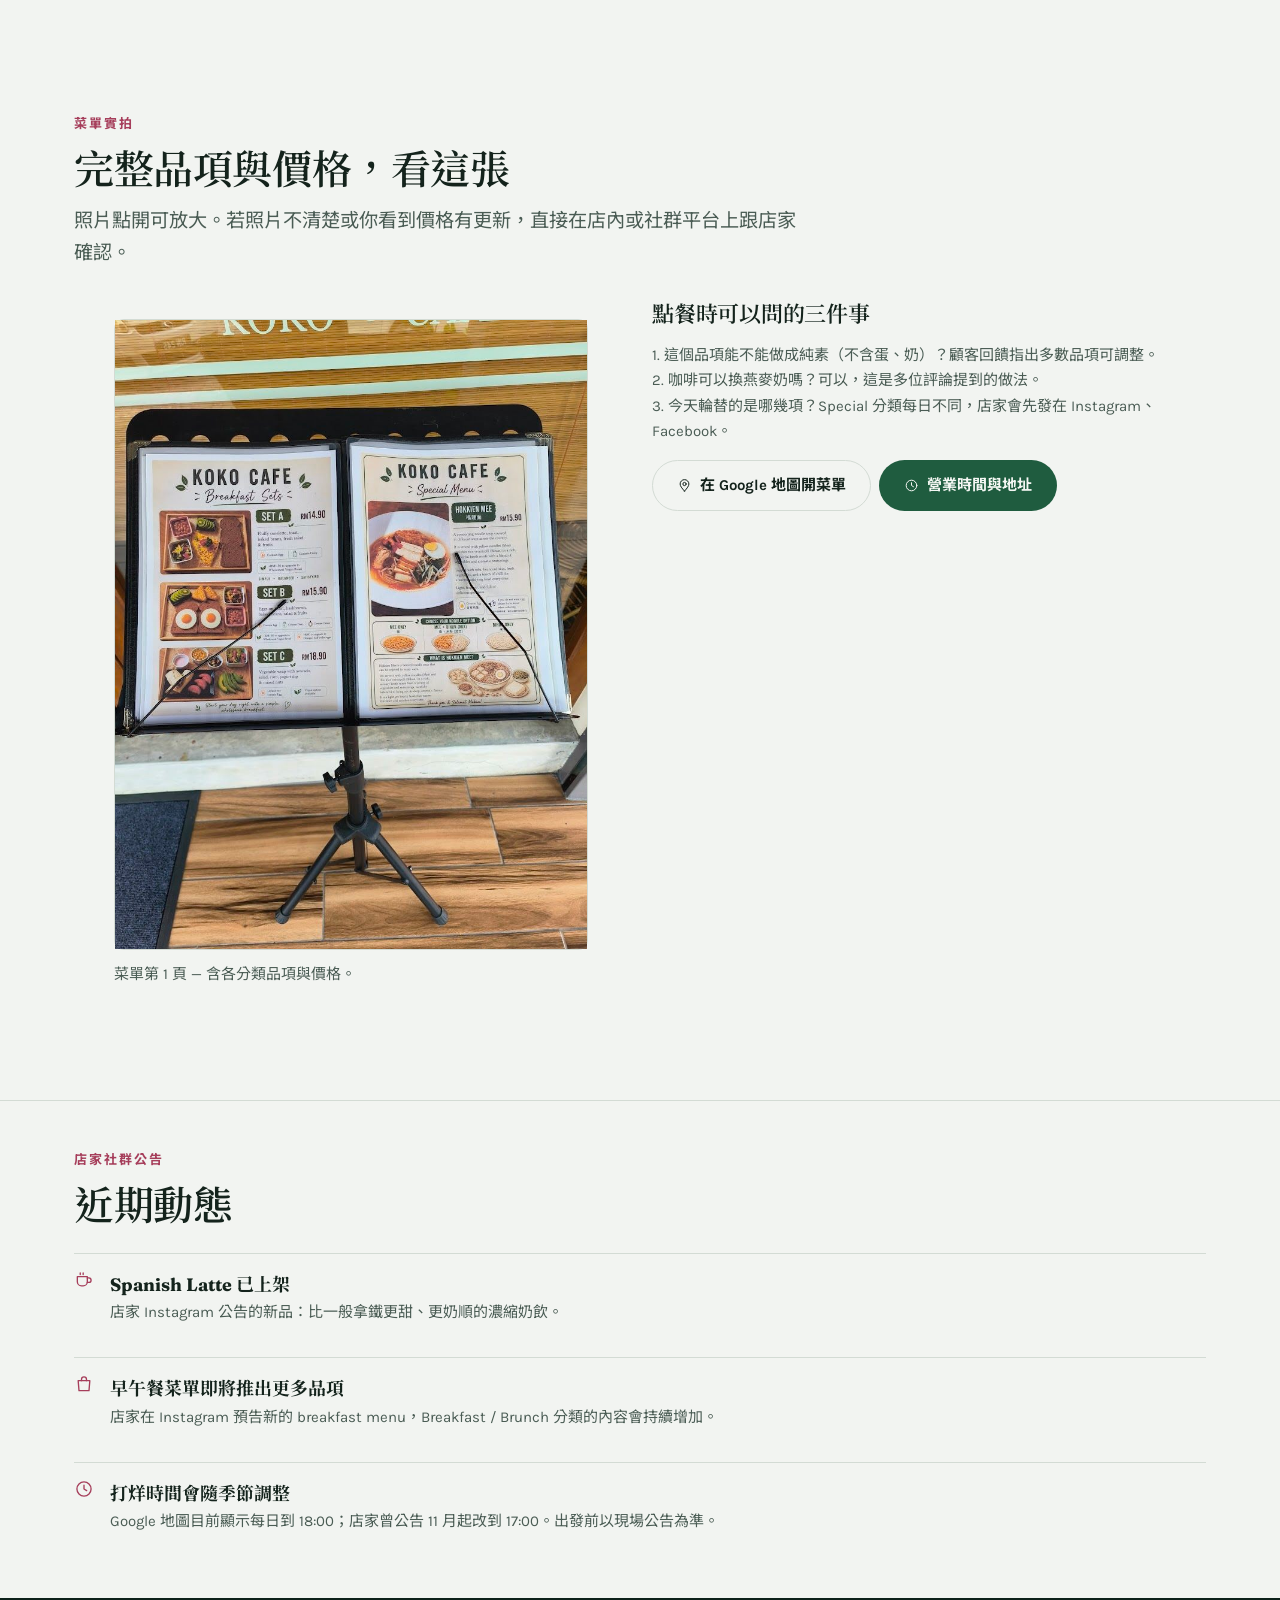
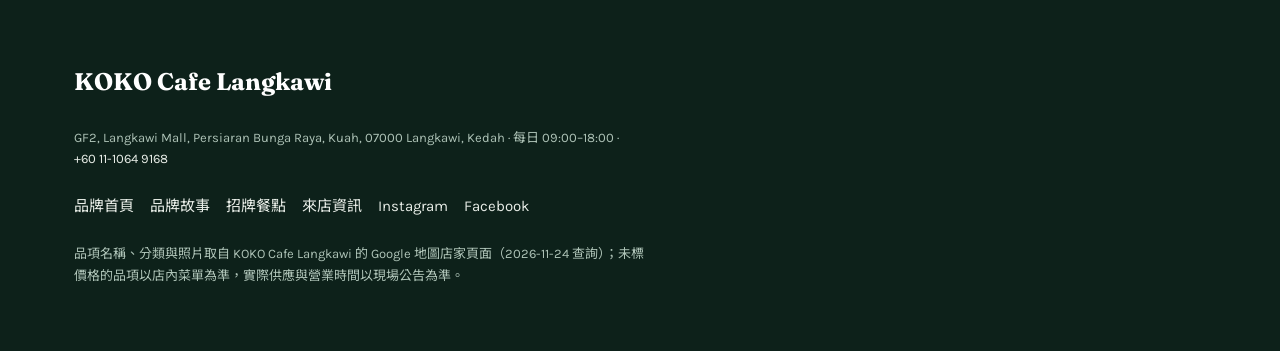
==== commit 0eb6d9c3: "修正照片放大檢視：lightbox 改用原生 dialog，關閉後不再在頁面底部留下卡片" ====
--- a/menu.html
+++ b/menu.html
@@ -212,7 +212,7 @@
   </div>
 </footer>
 
-<div class="lightbox" id="lightbox" role="dialog" aria-modal="true" aria-labelledby="lightbox-title">
+<dialog class="lightbox" id="lightbox" aria-labelledby="lightbox-title">
   <div class="lightbox__bar">
     <span class="lightbox__title" id="lightbox-title">照片</span>
     <button class="lightbox__close" type="button">
@@ -221,10 +221,10 @@
     </button>
   </div>
   <figure class="lightbox__figure">
-    <img id="lightbox-img" src="" alt="">
+    <img id="lightbox-img" alt="">
   </figure>
   <p class="lightbox__note" id="lightbox-note"></p>
-</div>
+</dialog>
 
 <script src="assets/js/site.js" defer></script>
 <script src="assets/js/menu.js" defer></script>
--- a/assets/css/site.css
+++ b/assets/css/site.css
@@ -391,15 +391,18 @@
 .lightbox {
   border: 0;
   padding: 0;
+  margin: auto;
+  width: 100%;
   max-width: min(96vw, 980px);
-  width: 100%;
+  max-height: 92vh;
+  overflow: hidden;
   background: var(--deep);
   color: var(--deep-ink);
   border-radius: var(--radius-m);
   box-shadow: 0 24px 60px rgba(13, 33, 26, 0.45);
 }
 .lightbox::backdrop { background: rgba(13, 33, 26, 0.82); }
-.lightbox[open] { display: grid; grid-template-rows: auto auto; }
+.lightbox[open] { display: grid; grid-template-rows: auto 1fr auto; }
 .lightbox__bar { display: flex; align-items: center; gap: var(--sp-3); padding: var(--sp-3) var(--sp-4); }
 .lightbox__title { font-size: var(--fs-small); font-weight: 700; }
 .lightbox__close {
@@ -420,9 +423,9 @@
   transition: background-color var(--dur-1) var(--ease-out);
 }
 .lightbox__close:hover { background: rgba(233, 238, 232, 0.16); }
-.lightbox__figure { padding: 0 var(--sp-4) var(--sp-4); }
-.lightbox__figure img { margin-inline: auto; max-height: 74vh; width: auto; }
-.lightbox__note { padding: var(--sp-2) var(--sp-4) var(--sp-4); font-size: var(--fs-micro); color: var(--deep-soft); }
+.lightbox__figure { margin: 0; padding: 0 var(--sp-4) var(--sp-4); min-height: 0; }
+.lightbox__figure img { display: block; margin-inline: auto; width: auto; max-width: 100%; max-height: 68vh; }
+.lightbox__note { margin: 0; padding: var(--sp-2) var(--sp-4) var(--sp-4); font-size: var(--fs-micro); color: var(--deep-soft); }
 
 /* ---------- reviews ---------- */
 
